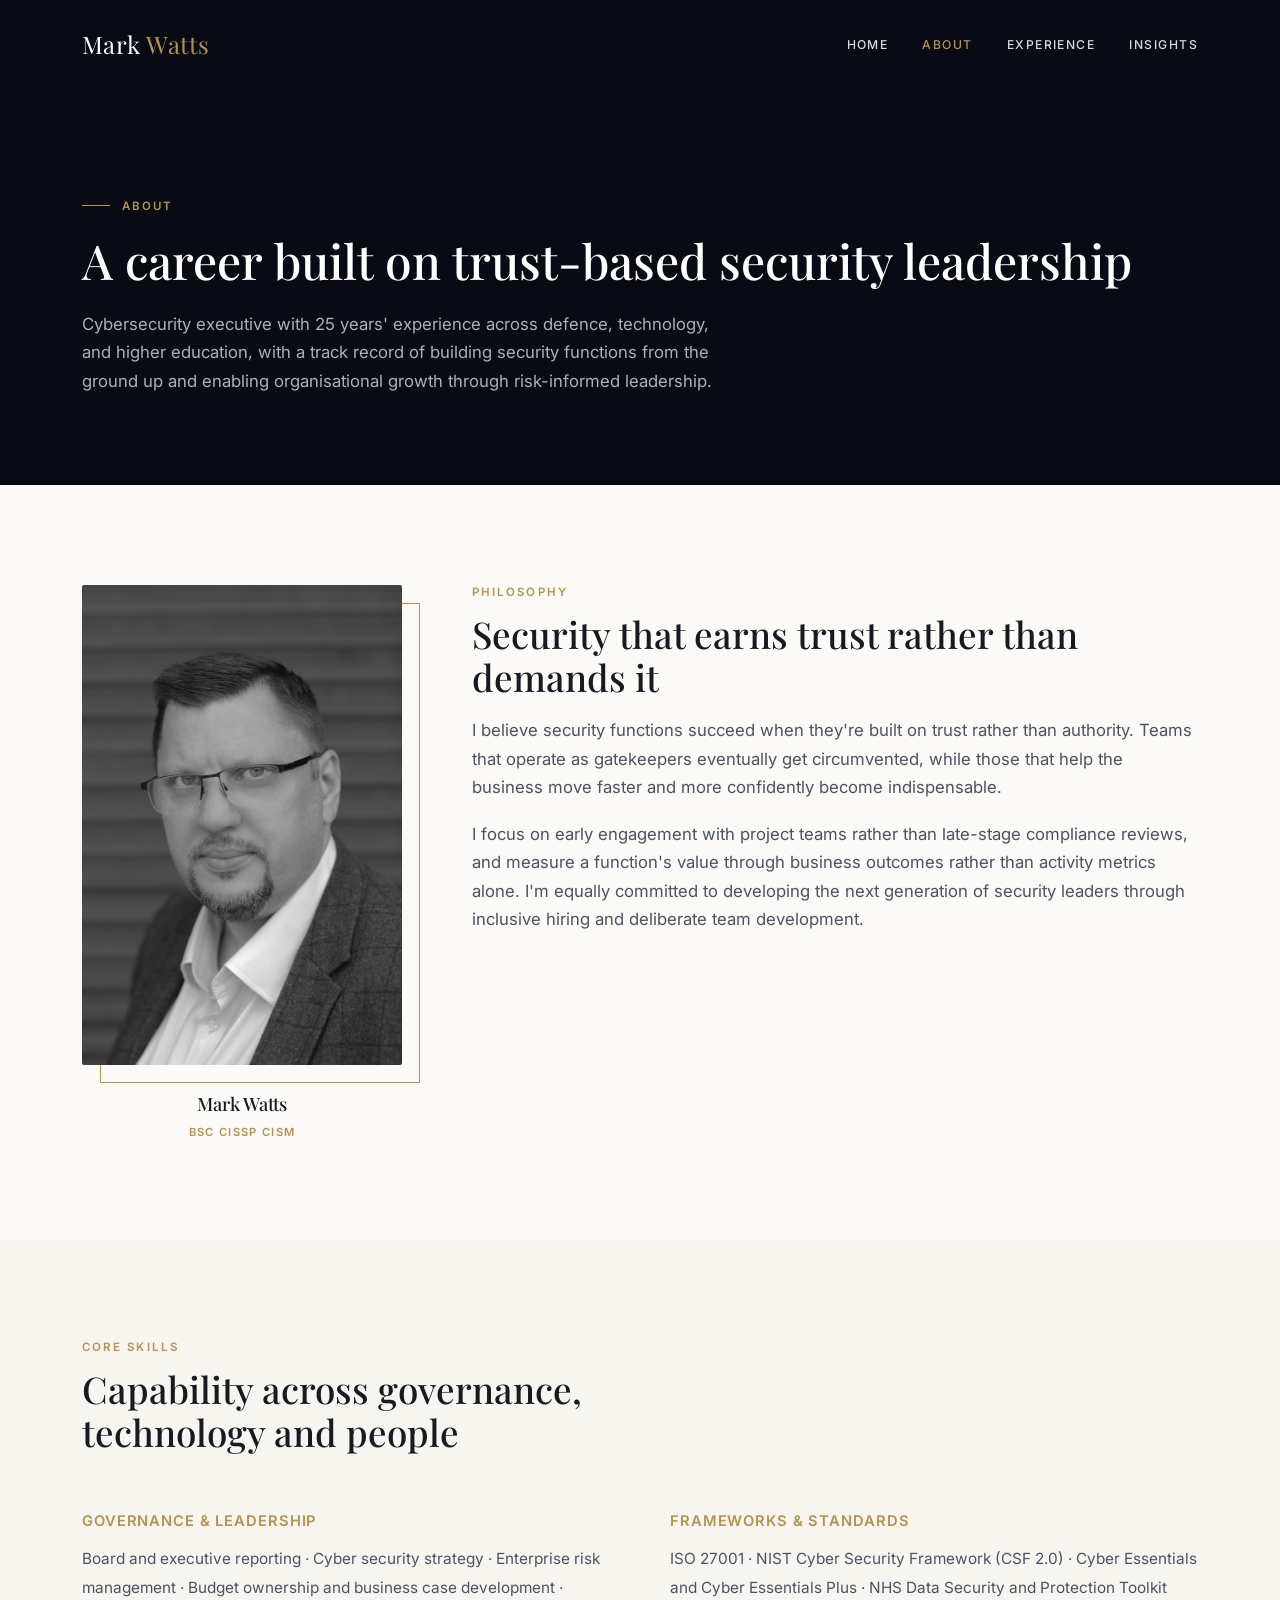
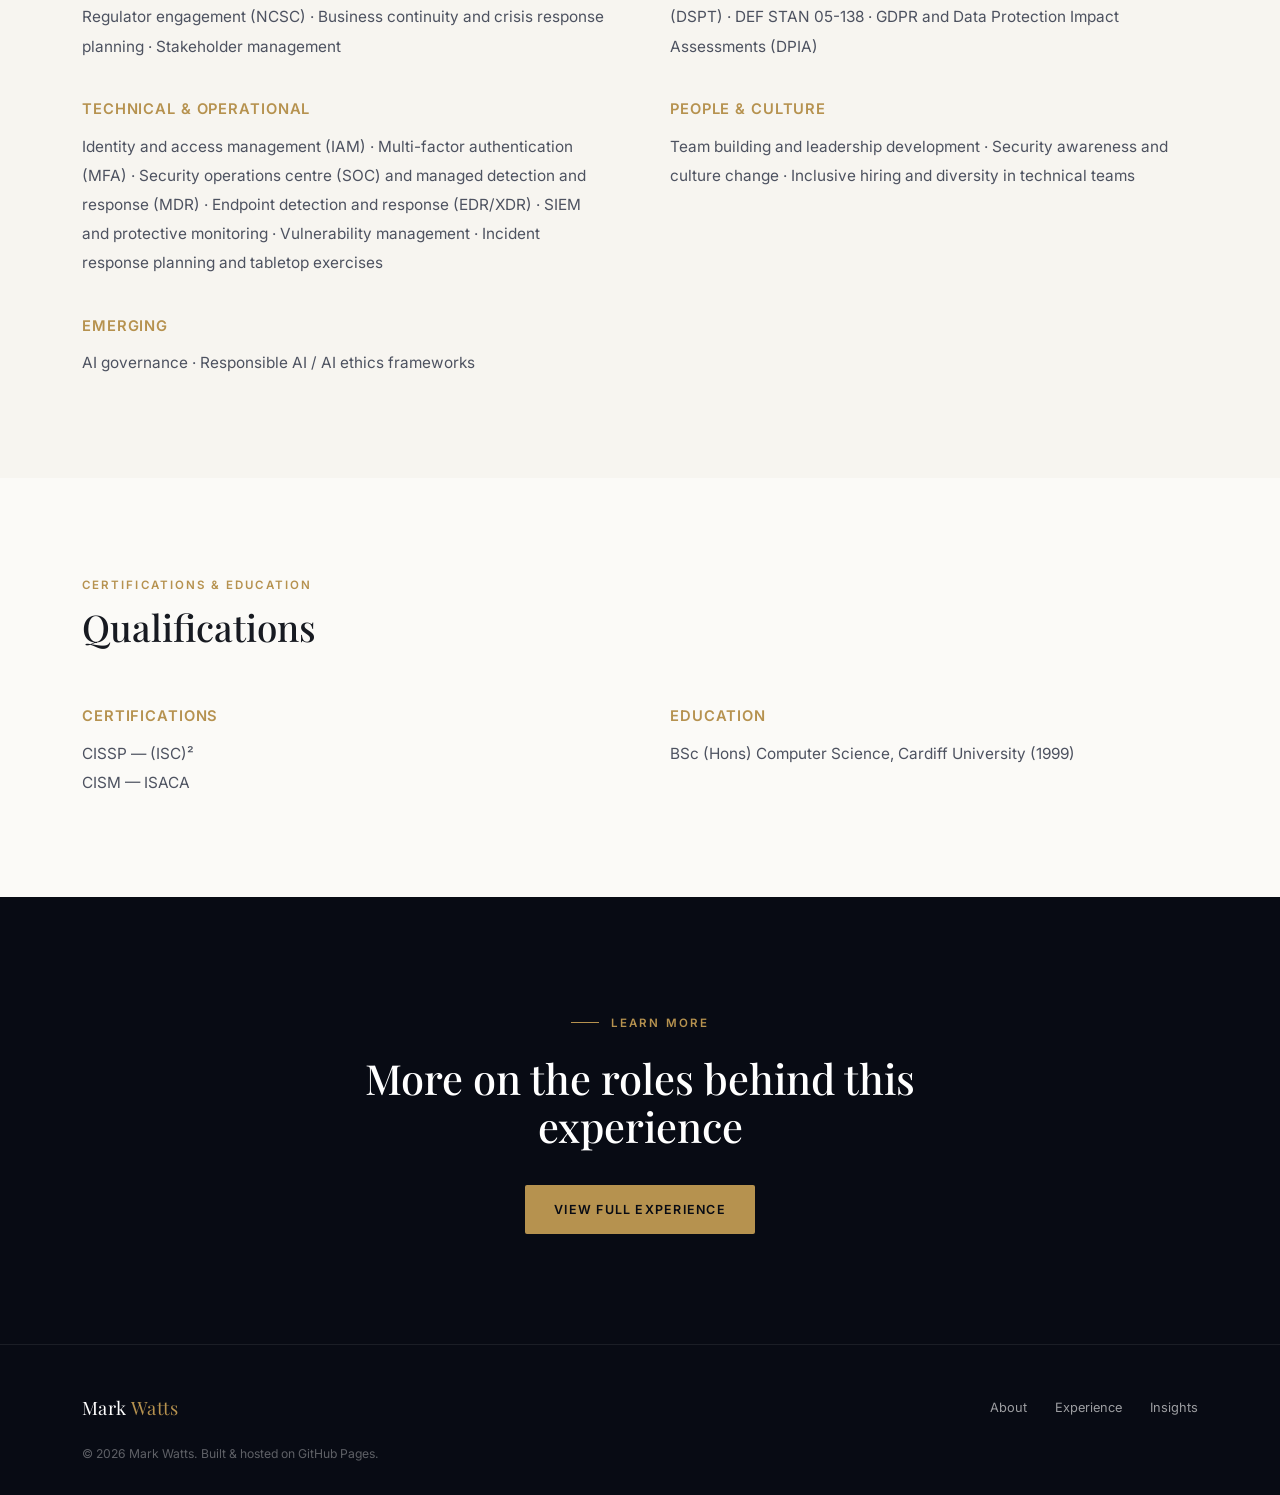
==== about.html @ 90af03a9 "Initial personal brand site: home, about, experience, insights pages Static HTML/CSS/JS built for Gi" ====
<!doctype html>
<html lang="en">
<head>
<meta charset="UTF-8">
<meta name="viewport" content="width=device-width, initial-scale=1.0">
<title>About | Mark Watts</title>
<meta name="description" content="About Mark Watts — executive profile, certifications and core skills across governance, frameworks, technical security operations and people leadership.">
<link rel="icon" type="image/svg+xml" href="assets/favicon.svg">
<link rel="preconnect" href="https://fonts.googleapis.com">
<link rel="preconnect" href="https://fonts.gstatic.com" crossorigin>
<link href="https://fonts.googleapis.com/css2?family=Playfair+Display:wght@500;600&family=Inter:wght@400;500;600&display=swap" rel="stylesheet">
<link rel="stylesheet" href="css/styles.css">
</head>
<body>

<header class="site-header is-solid">
  <div class="container header-inner">
    <a href="index.html" class="logo">Mark <span>Watts</span></a>
    <nav class="nav-links">
      <a href="index.html">Home</a>
      <a href="about.html" class="active">About</a>
      <a href="experience.html">Experience</a>
      <a href="insights.html">Insights</a>
    </nav>
    <button class="nav-toggle" aria-label="Open menu">&#9776;</button>
  </div>
</header>

<div class="mobile-nav">
  <button class="mobile-close" aria-label="Close menu">&times;</button>
  <a href="index.html">Home</a>
  <a href="about.html">About</a>
  <a href="experience.html">Experience</a>
  <a href="insights.html">Insights</a>
</div>

<section class="page-hero">
  <div class="container">
    <span class="eyebrow">About</span>
    <h1>A career built on trust-based security leadership</h1>
    <p>Cybersecurity executive with 25 years' experience across defence, technology, and higher education, with a track record of building security functions from the ground up and enabling organisational growth through risk-informed leadership.</p>
  </div>
</section>

<section class="section">
  <div class="container">
    <div class="about-grid">
      <div class="about-photo">
        <div class="about-photo-frame">
          <img src="assets/portrait.jpg" alt="Portrait of Mark Watts" width="800" height="1200">
        </div>
        <div class="about-photo-caption">
          <h3>Mark Watts</h3>
          <span>BSc CISSP CISM</span>
        </div>
      </div>
      <div>
        <div class="section-head" style="max-width: 760px; margin-bottom: 0;">
          <span class="section-label">Philosophy</span>
          <h2>Security that earns trust rather than demands it</h2>
          <p>I believe security functions succeed when they're built on trust rather than authority. Teams that operate as gatekeepers eventually get circumvented, while those that help the business move faster and more confidently become indispensable.</p>
          <p>I focus on early engagement with project teams rather than late-stage compliance reviews, and measure a function's value through business outcomes rather than activity metrics alone. I'm equally committed to developing the next generation of security leaders through inclusive hiring and deliberate team development.</p>
        </div>
      </div>
    </div>
  </div>
</section>

<section class="section section-alt">
  <div class="container">
    <div class="section-head">
      <span class="section-label">Core Skills</span>
      <h2>Capability across governance, technology and people</h2>
    </div>
    <div class="skills-grid">
      <div class="skill-block">
        <h3>Governance &amp; Leadership</h3>
        <p>Board and executive reporting &middot; Cyber security strategy &middot; Enterprise risk management &middot; Budget ownership and business case development &middot; Regulator engagement (NCSC) &middot; Business continuity and crisis response planning &middot; Stakeholder management</p>
      </div>
      <div class="skill-block">
        <h3>Frameworks &amp; Standards</h3>
        <p>ISO 27001 &middot; NIST Cyber Security Framework (CSF 2.0) &middot; Cyber Essentials and Cyber Essentials Plus &middot; NHS Data Security and Protection Toolkit (DSPT) &middot; DEF STAN 05-138 &middot; GDPR and Data Protection Impact Assessments (DPIA)</p>
      </div>
      <div class="skill-block">
        <h3>Technical &amp; Operational</h3>
        <p>Identity and access management (IAM) &middot; Multi-factor authentication (MFA) &middot; Security operations centre (SOC) and managed detection and response (MDR) &middot; Endpoint detection and response (EDR/XDR) &middot; SIEM and protective monitoring &middot; Vulnerability management &middot; Incident response planning and tabletop exercises</p>
      </div>
      <div class="skill-block">
        <h3>People &amp; Culture</h3>
        <p>Team building and leadership development &middot; Security awareness and culture change &middot; Inclusive hiring and diversity in technical teams</p>
      </div>
      <div class="skill-block">
        <h3>Emerging</h3>
        <p>AI governance &middot; Responsible AI / AI ethics frameworks</p>
      </div>
    </div>
  </div>
</section>

<section class="section">
  <div class="container">
    <div class="section-head">
      <span class="section-label">Certifications &amp; Education</span>
      <h2>Qualifications</h2>
    </div>
    <div class="skills-grid">
      <div class="skill-block">
        <h3>Certifications</h3>
        <p>CISSP &mdash; (ISC)&sup2;<br>CISM &mdash; ISACA</p>
      </div>
      <div class="skill-block">
        <h3>Education</h3>
        <p>BSc (Hons) Computer Science, Cardiff University (1999)</p>
      </div>
    </div>
  </div>
</section>

<section class="cta-band">
  <div class="container">
    <span class="eyebrow">Learn More</span>
    <h2>More on the roles behind this experience</h2>
    <div class="cta-actions">
      <a href="experience.html" class="btn btn-gold">View Full Experience</a>
    </div>
  </div>
</section>

<footer class="site-footer">
  <div class="container">
    <div class="footer-inner">
      <a href="index.html" class="logo">Mark <span>Watts</span></a>
      <div class="footer-links">
        <a href="about.html">About</a>
        <a href="experience.html">Experience</a>
        <a href="insights.html">Insights</a>
      </div>
    </div>
    <div class="footer-meta">&copy; <span id="year"></span> Mark Watts. Built &amp; hosted on GitHub Pages.</div>
  </div>
</footer>

<script src="js/main.js"></script>
<script>document.getElementById("year").textContent = new Date().getFullYear();</script>
</body>
</html>
---- css/styles.css ----
/* ==========================================================================
   Mark Watts — personal brand site
   ========================================================================== */

:root {
  --navy-950: #080b14;
  --navy-900: #0c1120;
  --navy-800: #121a2e;
  --navy-700: #1b2540;
  --gold: #b6924f;
  --gold-light: #d8b876;
  --cream: #f7f5f0;
  --paper: #fbfaf7;
  --ink: #171a21;
  --ink-soft: #4d5260;
  --line: #e6e1d6;
  --max-width: 1180px;

  --font-serif: "Playfair Display", "Georgia", serif;
  --font-sans: "Inter", -apple-system, BlinkMacSystemFont, "Segoe UI", sans-serif;
}

* { box-sizing: border-box; }
html { scroll-behavior: smooth; }

body {
  margin: 0;
  font-family: var(--font-sans);
  color: var(--ink);
  background: var(--paper);
  -webkit-font-smoothing: antialiased;
}

img { max-width: 100%; display: block; }

a { color: inherit; text-decoration: none; }

h1, h2, h3, h4 {
  font-family: var(--font-serif);
  font-weight: 500;
  line-height: 1.15;
  margin: 0;
}

p { margin: 0; }

.container {
  max-width: var(--max-width);
  margin: 0 auto;
  padding: 0 32px;
}

.eyebrow {
  display: inline-flex;
  align-items: center;
  gap: 12px;
  font-size: 0.72rem;
  letter-spacing: 0.18em;
  text-transform: uppercase;
  color: var(--gold);
  font-weight: 600;
}

.eyebrow::before {
  content: "";
  display: inline-block;
  width: 28px;
  height: 1px;
  background: var(--gold);
}

.section-label {
  font-size: 0.72rem;
  letter-spacing: 0.18em;
  text-transform: uppercase;
  color: var(--gold);
  font-weight: 600;
  margin-bottom: 14px;
  display: block;
}

/* ---------------------------------- Buttons ---------------------------------- */

.btn {
  display: inline-flex;
  align-items: center;
  gap: 10px;
  font-size: 0.78rem;
  letter-spacing: 0.1em;
  text-transform: uppercase;
  font-weight: 600;
  padding: 16px 28px;
  border-radius: 2px;
  transition: all 0.2s ease;
  border: 1px solid transparent;
  cursor: pointer;
}

.btn-gold {
  background: var(--gold);
  color: var(--navy-950);
}
.btn-gold:hover { background: var(--gold-light); }

.btn-outline {
  border-color: rgba(255, 255, 255, 0.35);
  color: #fff;
}
.btn-outline:hover { border-color: var(--gold); color: var(--gold); }

.btn-ghost {
  color: var(--ink);
  border-bottom: 1px solid var(--line);
  padding: 16px 0;
}
.btn-ghost:hover { border-color: var(--gold); color: var(--gold); }

/* ---------------------------------- Header ---------------------------------- */

.site-header {
  position: absolute;
  top: 0;
  left: 0;
  right: 0;
  z-index: 50;
  padding: 28px 0;
}

.site-header.is-solid {
  position: fixed;
  background: rgba(8, 11, 20, 0.92);
  backdrop-filter: blur(8px);
  padding: 18px 0;
  box-shadow: 0 1px 0 rgba(255,255,255,0.06);
}

.header-inner {
  display: flex;
  align-items: center;
  justify-content: space-between;
}

.logo {
  font-family: var(--font-serif);
  font-size: 1.5rem;
  color: #fff;
  letter-spacing: 0.02em;
}
.logo span { color: var(--gold); }

.nav-links {
  display: flex;
  align-items: center;
  gap: 34px;
}

.nav-links a {
  font-size: 0.76rem;
  letter-spacing: 0.12em;
  text-transform: uppercase;
  color: rgba(255,255,255,0.85);
  font-weight: 500;
}
.nav-links a:hover { color: var(--gold); }
.nav-links a.active { color: var(--gold); }

.nav-cta {
  border: 1px solid rgba(255,255,255,0.35);
  padding: 12px 22px;
  font-size: 0.72rem;
  letter-spacing: 0.12em;
  text-transform: uppercase;
  color: #fff;
  font-weight: 600;
}
.nav-cta:hover { border-color: var(--gold); color: var(--gold); }

.nav-toggle {
  display: none;
  background: none;
  border: none;
  color: #fff;
  font-size: 1.6rem;
  cursor: pointer;
}

/* ---------------------------------- Hero ---------------------------------- */

.hero {
  position: relative;
  min-height: 100vh;
  display: flex;
  align-items: center;
  background:
    linear-gradient(160deg, rgba(8,11,20,0.94) 0%, rgba(12,17,32,0.9) 55%, rgba(18,26,46,0.88) 100%),
    var(--navy-950);
  overflow: hidden;
  color: #fff;
}

.hero::before {
  content: "";
  position: absolute;
  inset: 0;
  background-image:
    repeating-linear-gradient(100deg, rgba(255,255,255,0.035) 0px, rgba(255,255,255,0.035) 1px, transparent 1px, transparent 90px),
    repeating-linear-gradient(15deg, rgba(182,146,79,0.05) 0px, rgba(182,146,79,0.05) 1px, transparent 1px, transparent 140px);
  pointer-events: none;
}

.hero-inner {
  position: relative;
  padding-top: 140px;
  padding-bottom: 100px;
}

.hero .eyebrow { margin-bottom: 26px; color: var(--gold-light); }

.hero h1 {
  font-size: clamp(2.4rem, 5vw, 4rem);
  color: #fff;
  max-width: 900px;
  margin-bottom: 28px;
}

.hero-role {
  font-size: 1rem;
  color: rgba(255,255,255,0.6);
  margin-bottom: 6px;
  letter-spacing: 0.02em;
}

.hero p.lede {
  font-size: 1.1rem;
  line-height: 1.7;
  color: rgba(255,255,255,0.72);
  max-width: 620px;
  margin-bottom: 44px;
}

.hero-actions {
  display: flex;
  align-items: center;
  gap: 32px;
  flex-wrap: wrap;
}

.scroll-tag {
  position: absolute;
  right: 40px;
  bottom: 40px;
  writing-mode: vertical-rl;
  font-size: 0.7rem;
  letter-spacing: 0.2em;
  text-transform: uppercase;
  color: rgba(255,255,255,0.45);
  display: flex;
  align-items: center;
  gap: 12px;
}
.scroll-tag::after {
  content: "";
  width: 1px;
  height: 50px;
  background: rgba(255,255,255,0.3);
}

/* ---------------------------------- Ticker strip ---------------------------------- */

.strip {
  background: var(--navy-900);
  color: rgba(255,255,255,0.55);
  padding: 20px 0;
  font-size: 0.72rem;
  letter-spacing: 0.1em;
  text-transform: uppercase;
}
.strip .container {
  display: flex;
  flex-wrap: wrap;
  gap: 10px 40px;
  align-items: center;
}
.strip strong { color: rgba(255,255,255,0.85); font-weight: 600; margin-right: 6px;}

/* ---------------------------------- Stats ---------------------------------- */

.stats {
  background: var(--navy-950);
  color: #fff;
  padding: 90px 0;
}

.stats-grid {
  display: grid;
  grid-template-columns: repeat(4, 1fr);
  gap: 40px;
  margin-top: 50px;
}

.stat-num {
  font-family: var(--font-serif);
  font-size: 2.6rem;
  color: var(--gold-light);
  margin-bottom: 10px;
}
.stat-label {
  font-size: 0.72rem;
  letter-spacing: 0.08em;
  text-transform: uppercase;
  color: rgba(255,255,255,0.55);
  line-height: 1.5;
}

.stats-intro {
  max-width: 720px;
}
.stats-intro h2 { font-size: 1.8rem; color: #fff; margin: 18px 0 22px; }
.stats-intro p { color: rgba(255,255,255,0.68); line-height: 1.8; font-size: 1.02rem; }
.stats-intro p + p { margin-top: 16px; }

/* ---------------------------------- Section generic ---------------------------------- */

.section {
  padding: 100px 0;
}
.section-alt { background: var(--cream); }

.section-head {
  max-width: 640px;
  margin-bottom: 60px;
}
.section-head h2 {
  font-size: clamp(1.7rem, 3vw, 2.3rem);
  color: var(--ink);
}
.section-head p {
  color: var(--ink-soft);
  font-size: 1.05rem;
  line-height: 1.7;
  margin-top: 18px;
}

/* ---------------------------------- Practice cards ---------------------------------- */

.card-grid {
  display: grid;
  grid-template-columns: repeat(2, 1fr);
  gap: 1px;
  background: var(--line);
  border: 1px solid var(--line);
}

.card {
  background: var(--paper);
  padding: 44px 40px;
}

.card-num {
  font-family: var(--font-serif);
  color: var(--gold);
  font-size: 1rem;
  margin-bottom: 22px;
  display: block;
}

.card h3 {
  font-size: 1.3rem;
  color: var(--ink);
  margin-bottom: 14px;
}

.card p {
  color: var(--ink-soft);
  line-height: 1.7;
  font-size: 0.98rem;
}

/* ---------------------------------- About photo ---------------------------------- */

.about-grid {
  display: grid;
  grid-template-columns: 320px 1fr;
  gap: 70px;
  align-items: start;
}

.about-photo-frame {
  position: relative;
}
.about-photo-frame img {
  width: 100%;
  height: auto;
  border-radius: 2px;
  filter: grayscale(0.15);
}
.about-photo-frame::before {
  content: "";
  position: absolute;
  top: 18px;
  left: 18px;
  right: -18px;
  bottom: -18px;
  border: 1px solid var(--gold);
  z-index: -1;
}

.about-photo-caption {
  margin-top: 28px;
  text-align: center;
}
.about-photo-caption h3 {
  font-size: 1.15rem;
  color: var(--ink);
  margin-bottom: 6px;
}
.about-photo-caption span {
  font-size: 0.7rem;
  letter-spacing: 0.12em;
  text-transform: uppercase;
  color: var(--gold);
  font-weight: 600;
}

@media (max-width: 900px) {
  .about-grid { grid-template-columns: 1fr; gap: 40px; }
  .about-photo { max-width: 280px; }
}

/* ---------------------------------- Timeline / experience ---------------------------------- */

.timeline-item {
  padding: 44px 0;
  border-top: 1px solid var(--line);
  display: grid;
  grid-template-columns: 220px 1fr;
  gap: 40px;
}
.timeline-item:last-child { border-bottom: 1px solid var(--line); }

.timeline-period {
  font-size: 0.78rem;
  letter-spacing: 0.06em;
  text-transform: uppercase;
  color: var(--gold);
  font-weight: 600;
  padding-top: 4px;
}

.timeline-org {
  font-size: 0.85rem;
  color: var(--ink-soft);
  margin-top: 6px;
  text-transform: none;
  letter-spacing: 0;
  font-weight: 400;
}

.timeline-role h3 {
  font-size: 1.35rem;
  color: var(--ink);
  margin-bottom: 16px;
}

.timeline-role ul {
  margin: 0;
  padding-left: 20px;
  color: var(--ink-soft);
  line-height: 1.75;
  font-size: 0.98rem;
}
.timeline-role li { margin-bottom: 10px; }
.timeline-role li:last-child { margin-bottom: 0; }

.timeline-group-title {
  font-family: var(--font-serif);
  font-size: 1.6rem;
  margin: 70px 0 0;
  color: var(--ink);
}
.timeline-group-title:first-of-type { margin-top: 0; }

/* ---------------------------------- Engagement grid (home highlights) ---------------------------------- */

.engagement-grid {
  display: grid;
  grid-template-columns: repeat(3, 1fr);
  gap: 1px;
  background: var(--line);
  border: 1px solid var(--line);
}
.engagement {
  background: var(--paper);
  padding: 38px 34px;
}
.engagement .tag {
  font-size: 0.68rem;
  letter-spacing: 0.1em;
  text-transform: uppercase;
  color: var(--gold);
  font-weight: 600;
}
.engagement h3 {
  font-size: 1.08rem;
  margin: 16px 0 12px;
  color: var(--ink);
  font-weight: 600;
  font-family: var(--font-sans);
  letter-spacing: 0.01em;
}
.engagement p {
  color: var(--ink-soft);
  font-size: 0.92rem;
  line-height: 1.65;
}

/* ---------------------------------- Process steps ---------------------------------- */

.process-grid {
  display: grid;
  grid-template-columns: repeat(3, 1fr);
  gap: 48px;
  margin-top: 10px;
}
.process-step .card-num { color: var(--gold); }
.process-step h3 { font-size: 1.15rem; margin-bottom: 12px; color: var(--ink); }
.process-step p { color: var(--ink-soft); line-height: 1.7; font-size: 0.96rem; }

/* ---------------------------------- Skills ---------------------------------- */

.skills-grid {
  display: grid;
  grid-template-columns: repeat(2, 1fr);
  gap: 40px 60px;
}
.skill-block h3 {
  font-size: 0.92rem;
  letter-spacing: 0.06em;
  text-transform: uppercase;
  color: var(--gold);
  margin-bottom: 14px;
  font-family: var(--font-sans);
  font-weight: 600;
}
.skill-block p {
  color: var(--ink-soft);
  line-height: 1.9;
  font-size: 0.96rem;
}

/* ---------------------------------- Speaking list ---------------------------------- */

.speak-item {
  padding: 28px 0;
  border-top: 1px solid var(--line);
  display: grid;
  grid-template-columns: 130px 1fr;
  gap: 30px;
}
.speak-item:last-child { border-bottom: 1px solid var(--line); }
.speak-date {
  font-size: 0.78rem;
  color: var(--gold);
  text-transform: uppercase;
  letter-spacing: 0.06em;
  font-weight: 600;
  padding-top: 3px;
}
.speak-item h3 { font-size: 1.05rem; color: var(--ink); margin-bottom: 6px; font-family: var(--font-sans); font-weight: 600;}
.speak-item p { color: var(--ink-soft); font-size: 0.92rem; }

/* ---------------------------------- CTA band ---------------------------------- */

.cta-band {
  background: var(--navy-950);
  color: #fff;
  padding: 110px 0;
  text-align: center;
}
.cta-band .eyebrow { justify-content: center; margin-bottom: 24px; }
.cta-band h2 {
  color: #fff;
  font-size: clamp(1.8rem, 4vw, 2.6rem);
  max-width: 700px;
  margin: 0 auto 36px;
}
.cta-actions { display: flex; justify-content: center; gap: 24px; flex-wrap: wrap; }

/* ---------------------------------- Footer ---------------------------------- */

.site-footer {
  background: var(--navy-950);
  color: rgba(255,255,255,0.5);
  padding: 50px 0 34px;
  border-top: 1px solid rgba(255,255,255,0.08);
}
.footer-inner {
  display: flex;
  justify-content: space-between;
  align-items: center;
  flex-wrap: wrap;
  gap: 20px;
}
.footer-inner .logo { font-size: 1.15rem; }
.footer-links { display: flex; gap: 28px; flex-wrap: wrap; }
.footer-links a { font-size: 0.8rem; color: rgba(255,255,255,0.6); }
.footer-links a:hover { color: var(--gold); }
.footer-meta {
  font-size: 0.76rem;
  margin-top: 26px;
  color: rgba(255,255,255,0.35);
}

/* ---------------------------------- Page hero (inner pages) ---------------------------------- */

.page-hero {
  background: var(--navy-950);
  color: #fff;
  padding: 190px 0 90px;
}
.page-hero h1 { color: #fff; font-size: clamp(2rem, 4vw, 3rem); margin: 20px 0 22px; }
.page-hero p { color: rgba(255,255,255,0.68); max-width: 640px; line-height: 1.7; font-size: 1.05rem; }

/* ---------------------------------- Insights / placeholder ---------------------------------- */

.coming-soon {
  border: 1px dashed var(--line);
  padding: 70px 40px;
  text-align: center;
  background: var(--paper);
}
.coming-soon .section-label { justify-content: center; display: block; }
.coming-soon h3 { font-size: 1.5rem; margin: 14px 0 16px; }
.coming-soon p { color: var(--ink-soft); max-width: 520px; margin: 0 auto; line-height: 1.7; }

/* ---------------------------------- Responsive ---------------------------------- */

@media (max-width: 900px) {
  .nav-links, .nav-cta { display: none; }
  .nav-toggle { display: block; }
  .stats-grid, .card-grid, .engagement-grid, .process-grid, .skills-grid {
    grid-template-columns: 1fr;
  }
  .timeline-item, .speak-item { grid-template-columns: 1fr; gap: 14px; }
  .section { padding: 70px 0; }
  .stats { padding: 60px 0; }
  .cta-band { padding: 80px 0; }
  .hero-inner { padding-top: 120px; }
}

@media (max-width: 560px) {
  .container { padding: 0 22px; }
  .hero-actions { flex-direction: column; align-items: flex-start; gap: 18px; }
}

/* ---------------------------------- Mobile nav drawer ---------------------------------- */

.mobile-nav {
  position: fixed;
  inset: 0;
  background: var(--navy-950);
  z-index: 100;
  display: none;
  flex-direction: column;
  padding: 100px 40px;
  gap: 28px;
}
.mobile-nav.is-open { display: flex; }
.mobile-nav a {
  font-family: var(--font-serif);
  font-size: 1.6rem;
  color: #fff;
}
.mobile-nav a:hover { color: var(--gold); }
.mobile-close {
  position: absolute;
  top: 28px;
  right: 32px;
  background: none;
  border: none;
  color: #fff;
  font-size: 1.8rem;
  cursor: pointer;
}
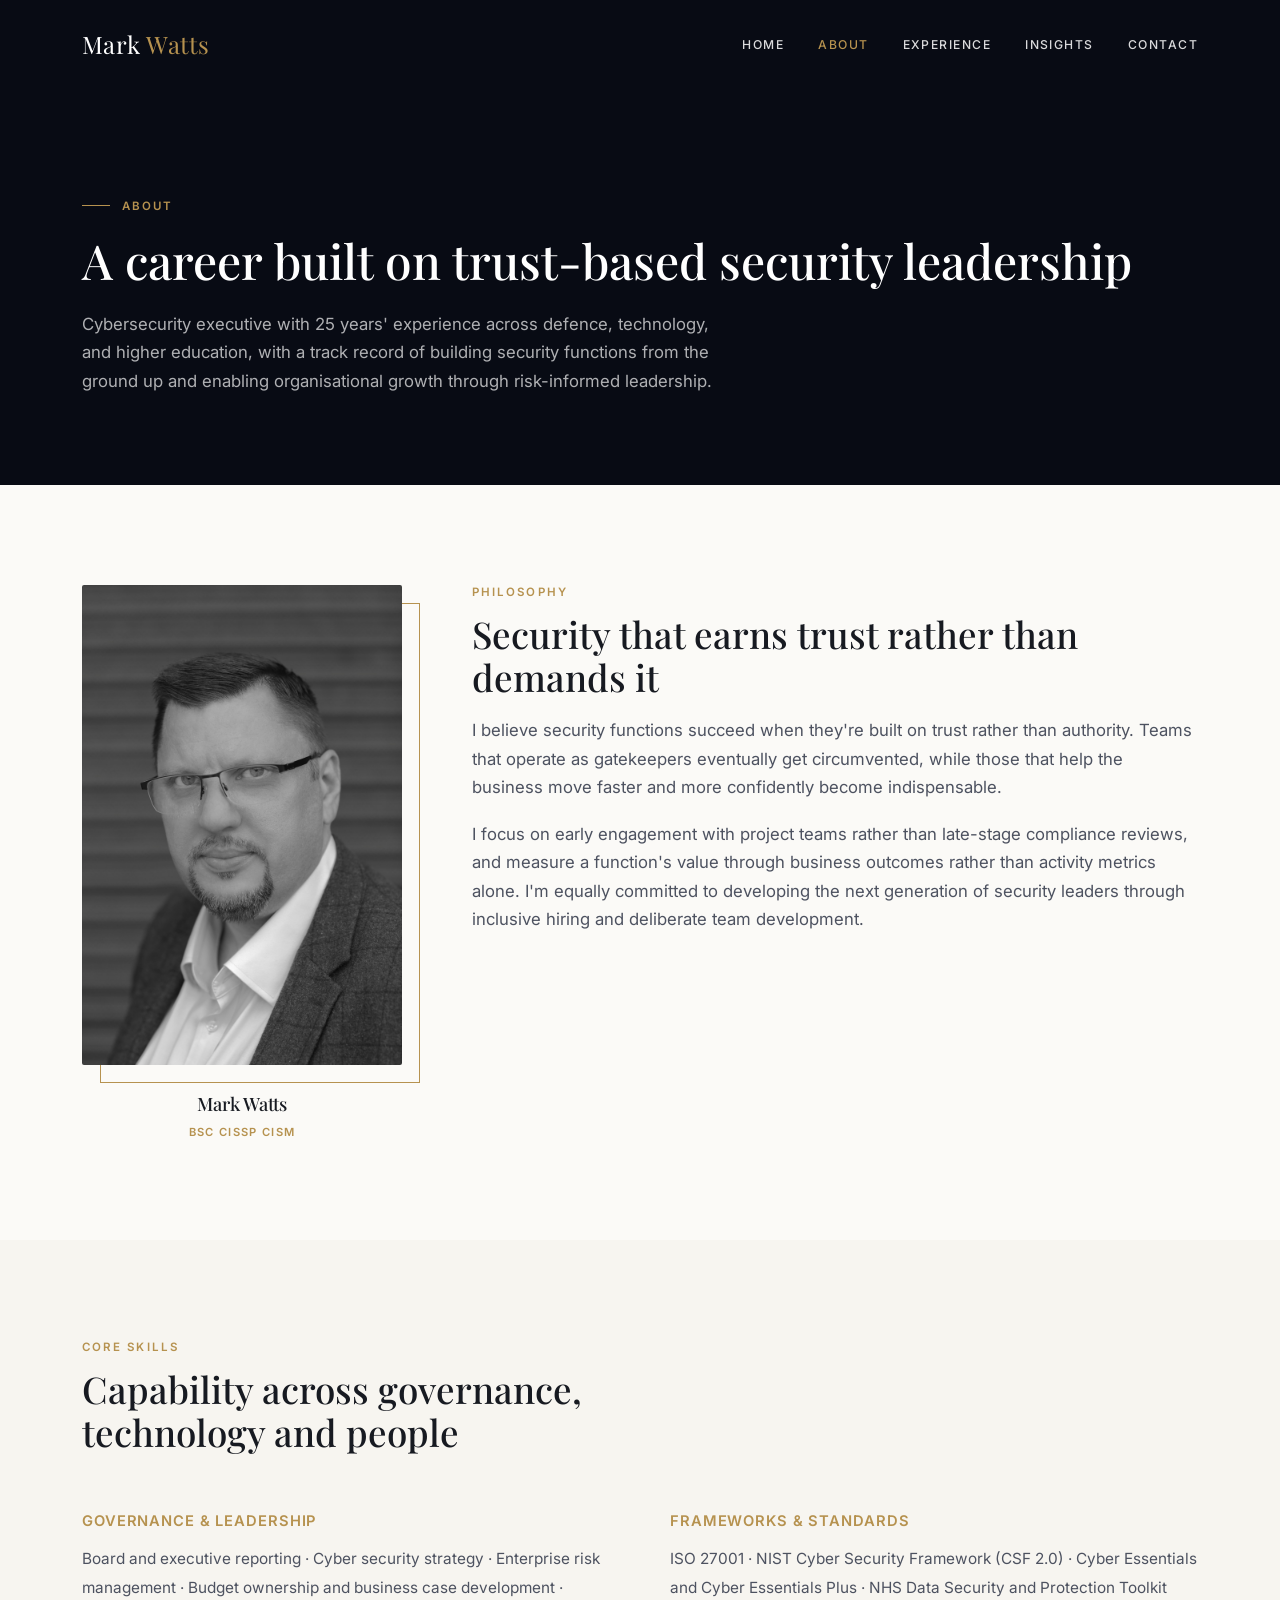
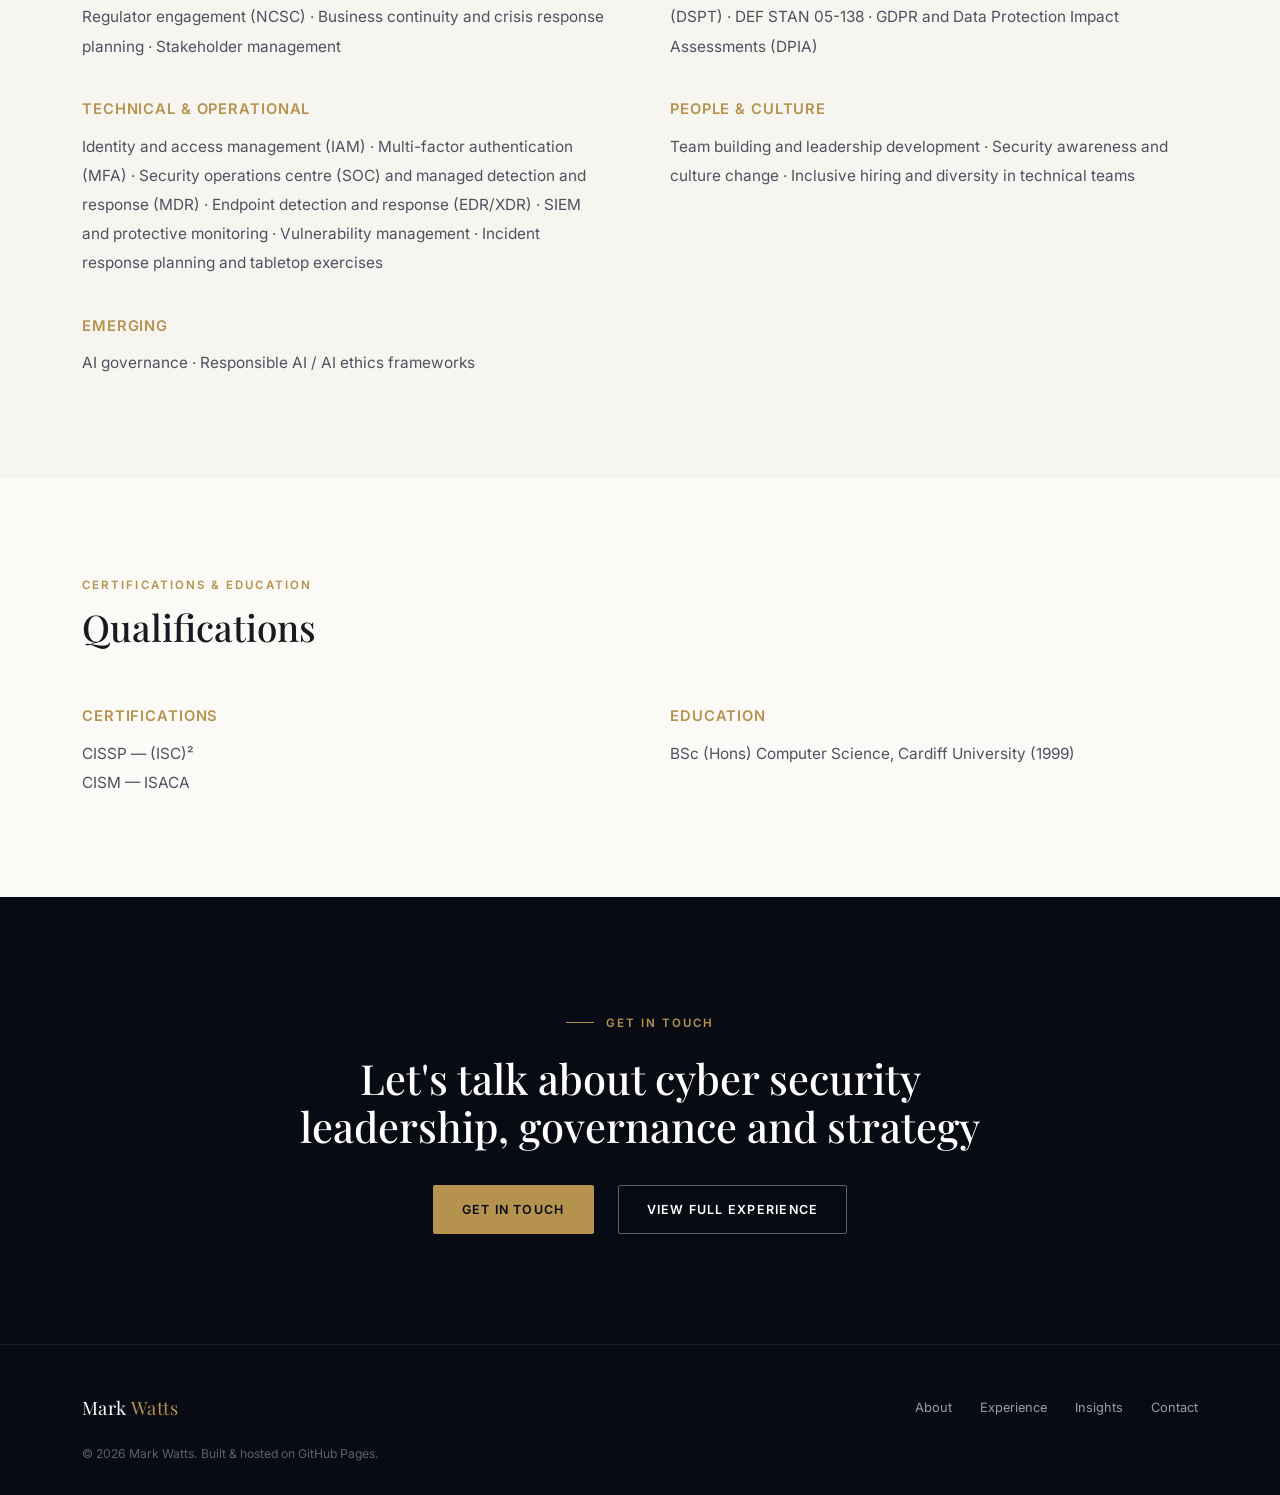
==== commit 216ed2a9: "Add contact form via staticforms.dev Adds a styled contact page posting to staticforms.dev with inli" ====
--- a/about.html
+++ b/about.html
@@ -21,6 +21,7 @@
       <a href="about.html" class="active">About</a>
       <a href="experience.html">Experience</a>
       <a href="insights.html">Insights</a>
+      <a href="contact.html">Contact</a>
     </nav>
     <button class="nav-toggle" aria-label="Open menu">&#9776;</button>
   </div>
@@ -32,6 +33,7 @@
   <a href="about.html">About</a>
   <a href="experience.html">Experience</a>
   <a href="insights.html">Insights</a>
+  <a href="contact.html">Contact</a>
 </div>
 
 <section class="page-hero">
@@ -118,10 +120,11 @@
 
 <section class="cta-band">
   <div class="container">
-    <span class="eyebrow">Learn More</span>
-    <h2>More on the roles behind this experience</h2>
+    <span class="eyebrow">Get In Touch</span>
+    <h2>Let's talk about cyber security leadership, governance and strategy</h2>
     <div class="cta-actions">
-      <a href="experience.html" class="btn btn-gold">View Full Experience</a>
+      <a href="contact.html" class="btn btn-gold">Get in Touch</a>
+      <a href="experience.html" class="btn btn-outline">View Full Experience</a>
     </div>
   </div>
 </section>
@@ -134,6 +137,7 @@
         <a href="about.html">About</a>
         <a href="experience.html">Experience</a>
         <a href="insights.html">Insights</a>
+        <a href="contact.html">Contact</a>
       </div>
     </div>
     <div class="footer-meta">&copy; <span id="year"></span> Mark Watts. Built &amp; hosted on GitHub Pages.</div>
--- a/css/styles.css
+++ b/css/styles.css
@@ -508,6 +508,16 @@
   font-family: var(--font-sans);
   letter-spacing: 0.01em;
 }
+.engagement h3 a:hover { color: var(--gold); }
+.engagement-link {
+  display: inline-block;
+  margin-top: 16px;
+  font-size: 0.78rem;
+  letter-spacing: 0.04em;
+  font-weight: 600;
+  color: var(--gold);
+}
+.engagement-link:hover { color: var(--ink); }
 .engagement p {
   color: var(--ink-soft);
   font-size: 0.92rem;
@@ -632,6 +642,83 @@
 .coming-soon .section-label { justify-content: center; display: block; }
 .coming-soon h3 { font-size: 1.5rem; margin: 14px 0 16px; }
 .coming-soon p { color: var(--ink-soft); max-width: 520px; margin: 0 auto; line-height: 1.7; }
+
+/* ---------------------------------- Contact form ---------------------------------- */
+
+.contact-layout {
+  display: grid;
+  grid-template-columns: 1fr 1.3fr;
+  gap: 80px;
+  align-items: start;
+}
+
+.contact-intro p {
+  color: var(--ink-soft);
+  line-height: 1.8;
+  font-size: 1.02rem;
+  margin-top: 18px;
+}
+.contact-intro p + p { margin-top: 14px; }
+
+.form-field {
+  margin-bottom: 30px;
+}
+.form-field label {
+  display: block;
+  font-size: 0.7rem;
+  letter-spacing: 0.12em;
+  text-transform: uppercase;
+  color: var(--gold);
+  font-weight: 600;
+  margin-bottom: 10px;
+}
+.form-field input,
+.form-field textarea {
+  width: 100%;
+  border: none;
+  border-bottom: 1px solid var(--line);
+  background: transparent;
+  padding: 12px 0;
+  font-family: var(--font-sans);
+  font-size: 1rem;
+  color: var(--ink);
+  border-radius: 0;
+}
+.form-field textarea { resize: vertical; min-height: 130px; }
+.form-field input:focus,
+.form-field textarea:focus {
+  outline: none;
+  border-bottom-color: var(--gold);
+}
+.form-field input::placeholder,
+.form-field textarea::placeholder { color: #a9a397; }
+
+.form-honeypot {
+  position: absolute;
+  left: -9999px;
+  width: 1px;
+  height: 1px;
+  overflow: hidden;
+}
+
+.form-status {
+  margin-top: 22px;
+  font-size: 0.92rem;
+  display: none;
+}
+.form-status.is-visible { display: block; }
+.form-status.is-success { color: #4a7a52; }
+.form-status.is-error { color: #a4453a; }
+
+.contact-submit {
+  border: none;
+  cursor: pointer;
+}
+.contact-submit:disabled { opacity: 0.6; cursor: default; }
+
+@media (max-width: 900px) {
+  .contact-layout { grid-template-columns: 1fr; gap: 44px; }
+}
 
 /* ---------------------------------- Responsive ---------------------------------- */
 
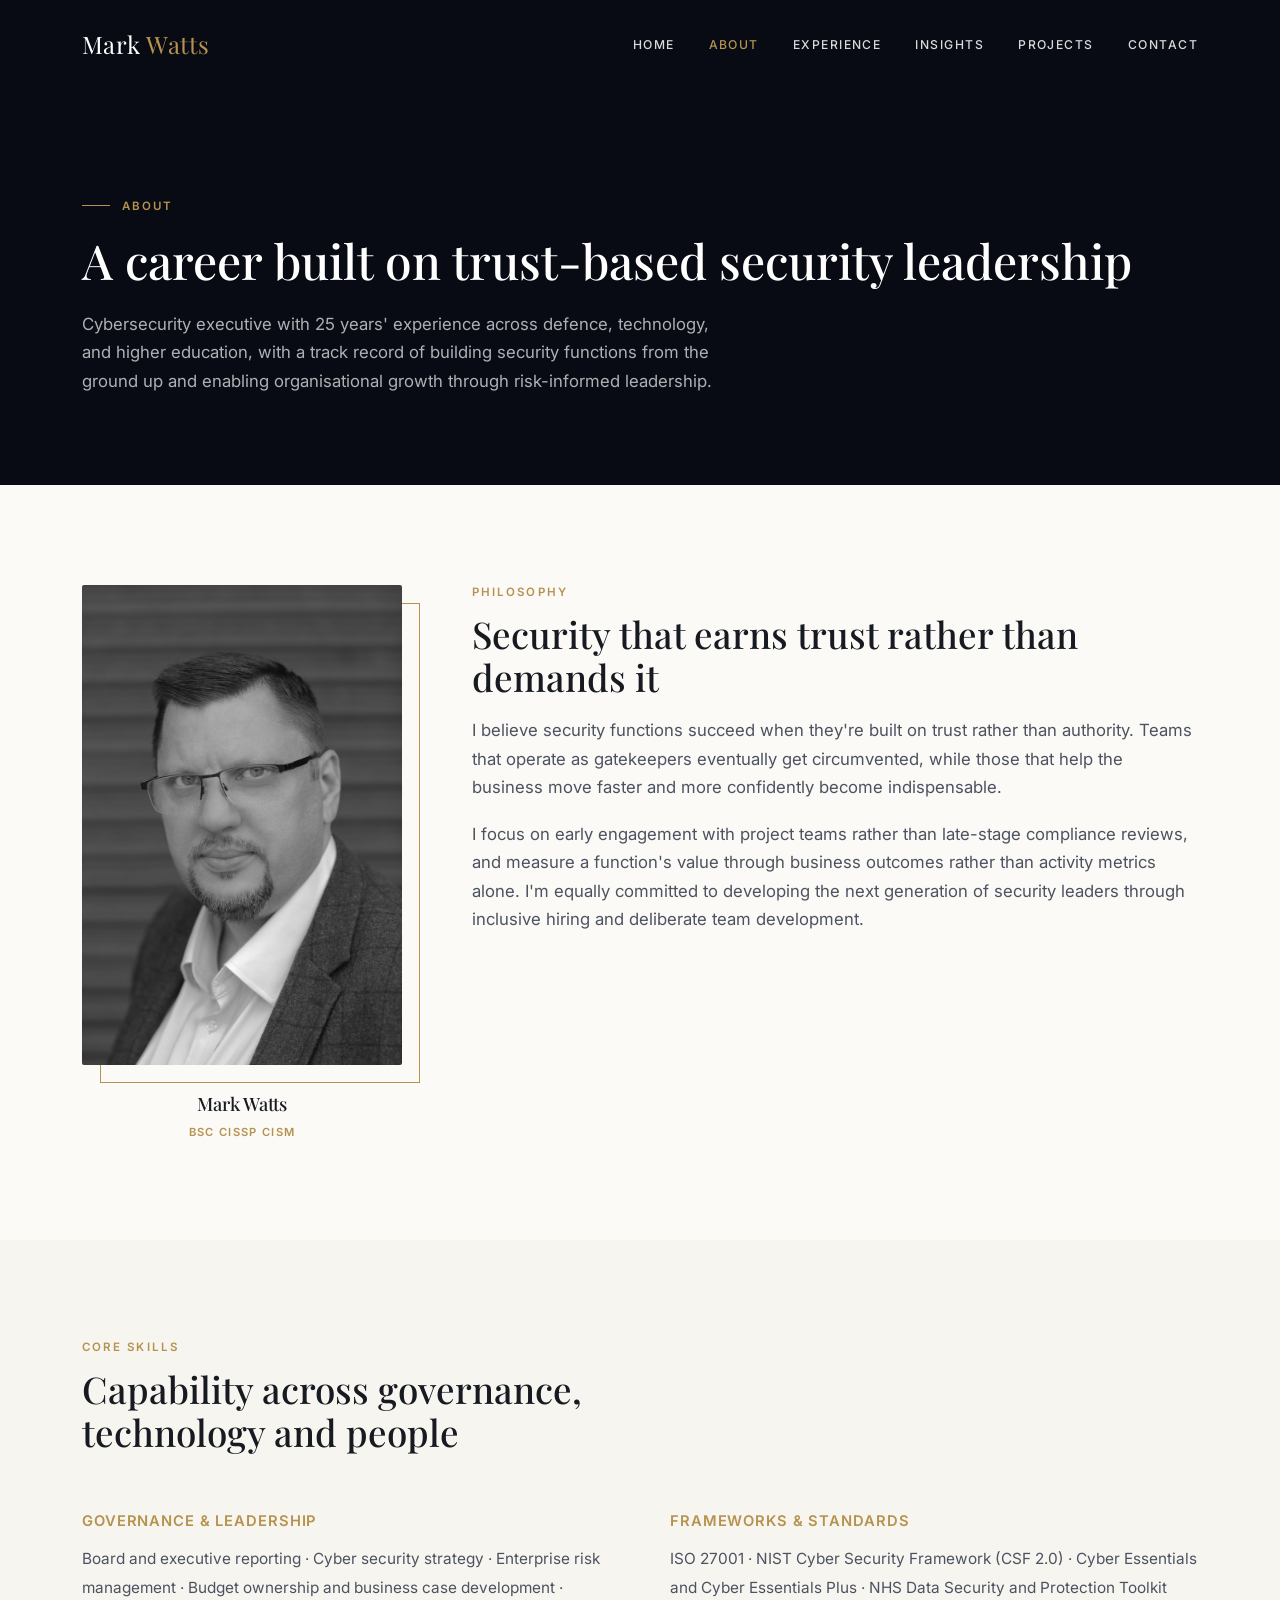
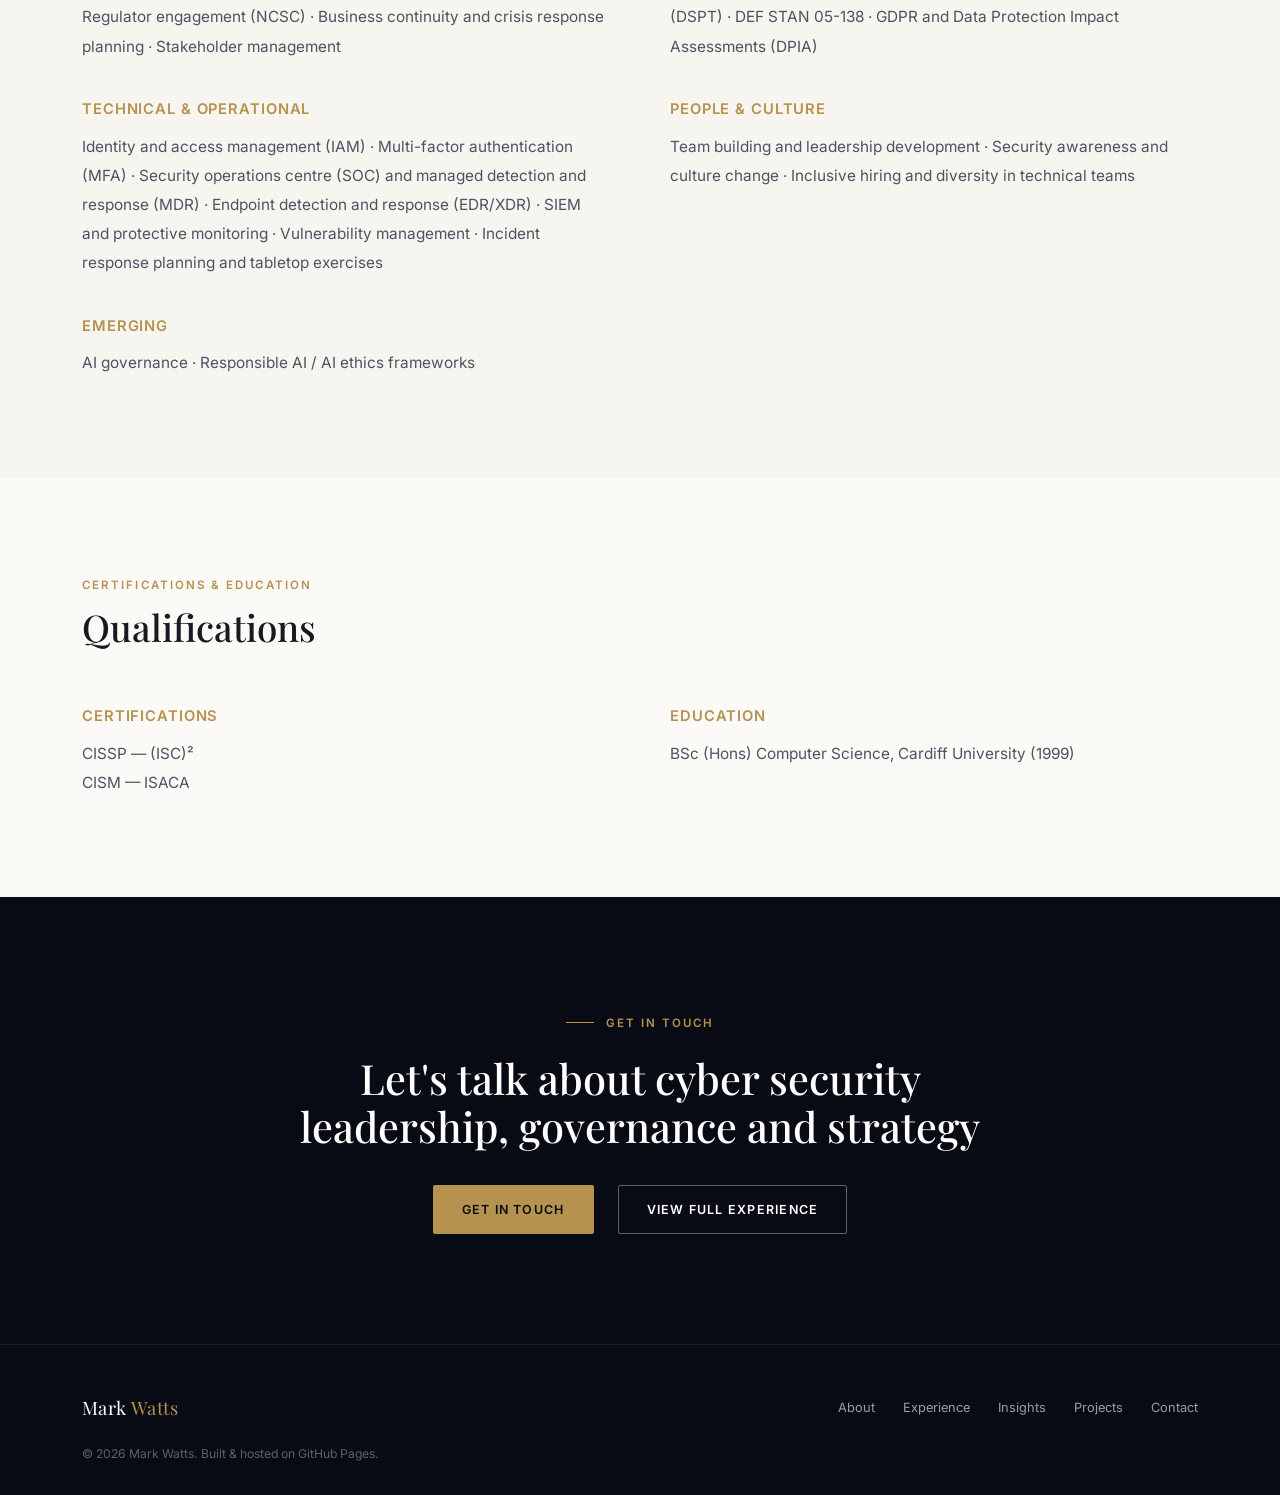
==== commit 9470c6e3: "Add Projects page linking to GitHub repos Adds a new Projects page listing personal GitHub projects," ====
--- a/about.html
+++ b/about.html
@@ -21,6 +21,7 @@
       <a href="about.html" class="active">About</a>
       <a href="experience.html">Experience</a>
       <a href="insights.html">Insights</a>
+      <a href="projects.html">Projects</a>
       <a href="contact.html">Contact</a>
     </nav>
     <button class="nav-toggle" aria-label="Open menu">&#9776;</button>
@@ -33,6 +34,7 @@
   <a href="about.html">About</a>
   <a href="experience.html">Experience</a>
   <a href="insights.html">Insights</a>
+  <a href="projects.html">Projects</a>
   <a href="contact.html">Contact</a>
 </div>
 
@@ -137,6 +139,7 @@
         <a href="about.html">About</a>
         <a href="experience.html">Experience</a>
         <a href="insights.html">Insights</a>
+        <a href="projects.html">Projects</a>
         <a href="contact.html">Contact</a>
       </div>
     </div>
--- a/css/styles.css
+++ b/css/styles.css
@@ -720,6 +720,27 @@
   .contact-layout { grid-template-columns: 1fr; gap: 44px; }
 }
 
+/* ---------------------------------- Projects ---------------------------------- */
+
+.project-grid {
+  grid-template-columns: repeat(auto-fit, minmax(320px, 1fr));
+}
+.project-card h3 {
+  font-size: 1.15rem;
+  margin: 16px 0 12px;
+  color: var(--ink);
+  font-weight: 600;
+  font-family: var(--font-sans);
+  letter-spacing: 0.01em;
+}
+.project-card h3 a:hover { color: var(--gold); }
+.project-stack {
+  margin-top: 16px;
+  font-size: 0.78rem;
+  letter-spacing: 0.04em;
+  color: var(--ink-soft);
+}
+
 /* ---------------------------------- Responsive ---------------------------------- */
 
 @media (max-width: 900px) {
